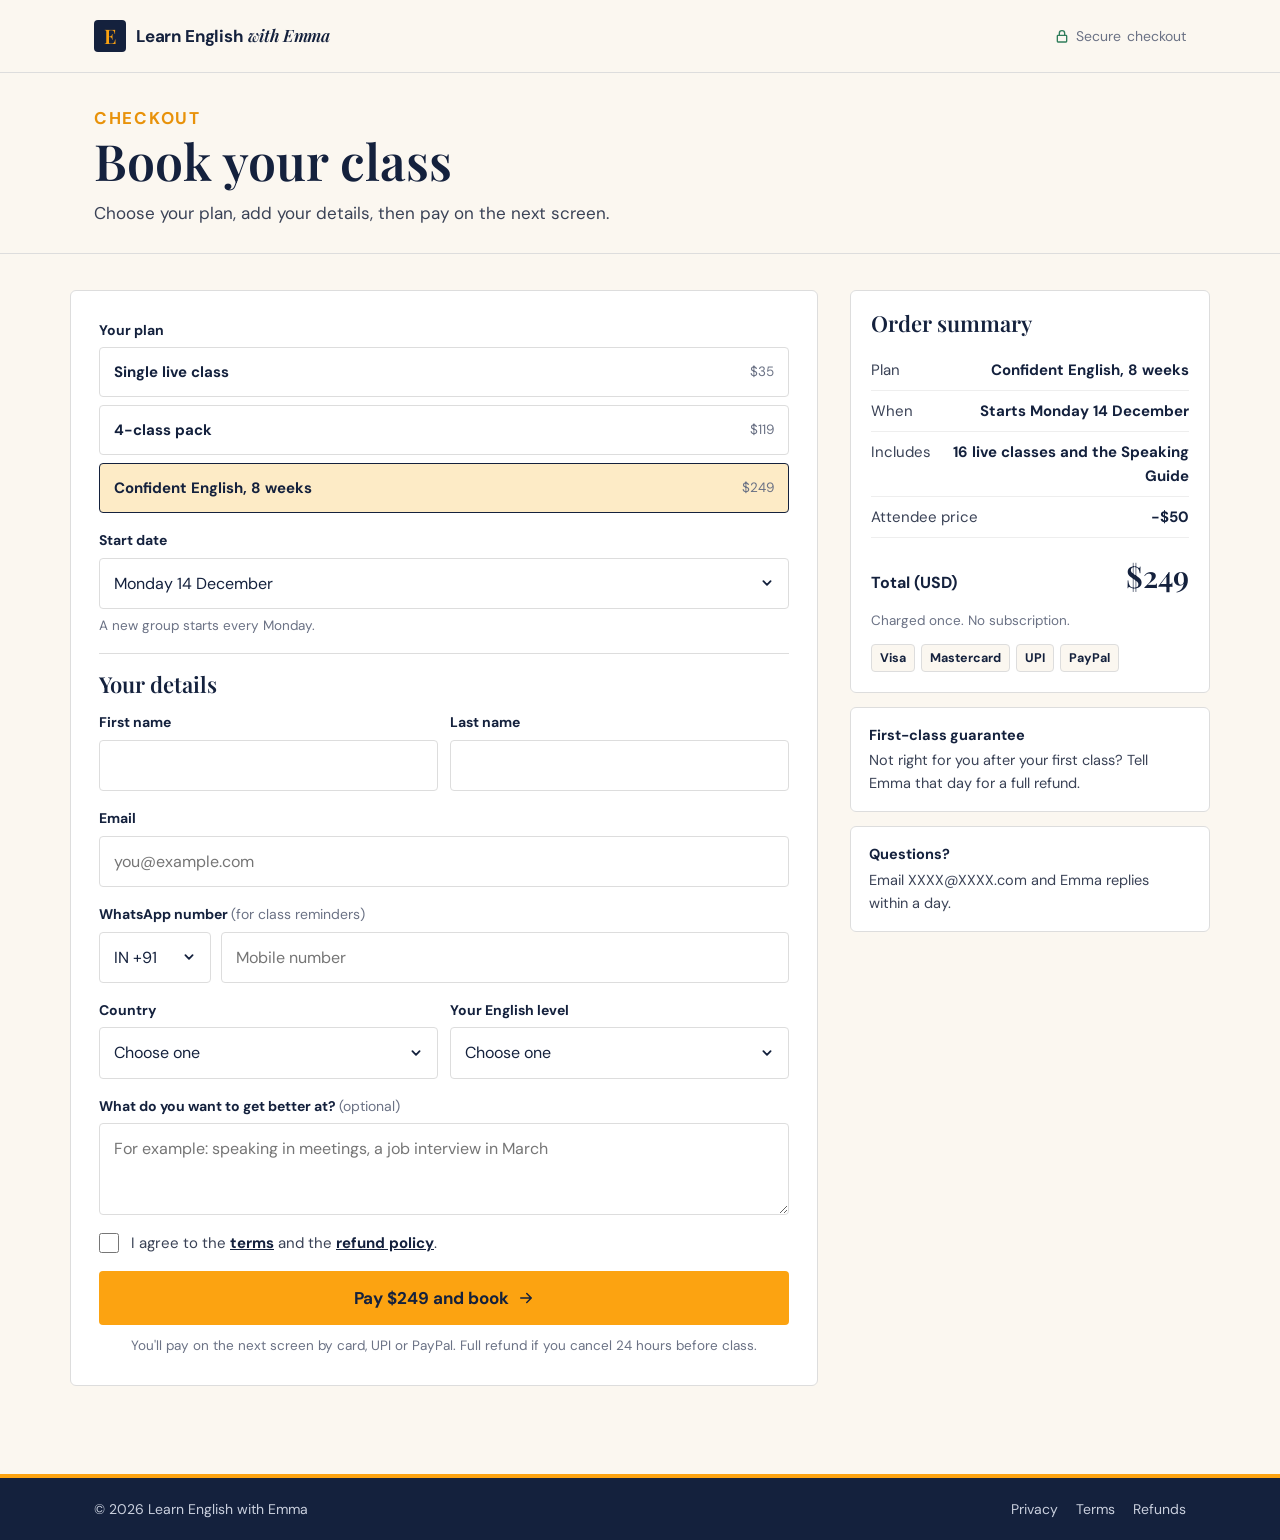
==== checkout.html @ 5bf14614 "Add English webinar funnel: free class sign-up, webinar room, course offer, checkout and booking" ====
<!doctype html>
<html lang="en">
<head>
<meta charset="utf-8">
<meta name="viewport" content="width=device-width, initial-scale=1">
<title>Checkout | Learn English with Emma</title>
<meta name="description" content="Book your live English class with Emma.">
<meta name="robots" content="noindex">
<meta name="theme-color" content="#14213D">
<link rel="icon" href="assets/img/favicon.svg" type="image/svg+xml">
<link rel="preload" href="assets/fonts/dm-sans-latin-400-normal.woff2" as="font" type="font/woff2" crossorigin>
<link rel="stylesheet" href="assets/site.css">
</head>
<body data-page="checkout">
<svg width="0" height="0" style="position:absolute" aria-hidden="true" focusable="false">
  <symbol id="i-check" viewBox="0 0 24 24"><path d="m5 12.5 4.5 4.5L19 7.5"/></symbol>
  <symbol id="i-x" viewBox="0 0 24 24"><path d="M6.5 6.5l11 11M17.5 6.5l-11 11"/></symbol>
  <symbol id="i-arrow" viewBox="0 0 24 24"><path d="M5 12h14M13 6l6 6-6 6"/></symbol>
  <symbol id="i-menu" viewBox="0 0 24 24"><path d="M4 7h16M4 12h16M4 17h16"/></symbol>
  <symbol id="i-calendar" viewBox="0 0 24 24"><rect x="3.5" y="5" width="17" height="15.5" rx="1.5"/><path d="M3.5 10h17M8 3v4M16 3v4"/></symbol>
  <symbol id="i-clock" viewBox="0 0 24 24"><circle cx="12" cy="12" r="8.5"/><path d="M12 7.5V12l3 2"/></symbol>
  <symbol id="i-video" viewBox="0 0 24 24"><rect x="3" y="6" width="13" height="12" rx="1.5"/><path d="m16 10.5 5-3v9l-5-3"/></symbol>
  <symbol id="i-lock" viewBox="0 0 24 24"><rect x="5" y="11" width="14" height="10" rx="1"/><path d="M8 11V8a4 4 0 0 1 8 0v3"/></symbol>
  <symbol id="i-shield" viewBox="0 0 24 24"><path d="M12 3 5 6v5.5c0 4.4 3 8 7 9.5 4-1.5 7-5.1 7-9.5V6z"/><path d="m9 12 2 2 4-4"/></symbol>
  <symbol id="i-download" viewBox="0 0 24 24"><path d="M12 4v11M7 10l5 5 5-5M5 20h14"/></symbol>
  <symbol id="i-mail" viewBox="0 0 24 24"><rect x="3" y="5" width="18" height="14" rx="1"/><path d="m3.5 6.5 8.5 6.5 8.5-6.5"/></symbol>
  <symbol id="i-phone" viewBox="0 0 24 24"><path d="M5 4h4l2 5-2.5 1.5a11 11 0 0 0 5 5L15 13l5 2v4a2 2 0 0 1-2 2A16 16 0 0 1 3 6a2 2 0 0 1 2-2"/></symbol>
  <symbol id="i-pin" viewBox="0 0 24 24"><path d="M12 21s-7-6.2-7-11.5a7 7 0 0 1 14 0C19 14.8 12 21 12 21z"/><circle cx="12" cy="9.5" r="2.5"/></symbol>
  <symbol id="i-star" viewBox="0 0 24 24"><path d="m12 2.8 2.8 5.9 6.4.8-4.7 4.4 1.2 6.4L12 17.2l-5.7 3.1 1.2-6.4-4.7-4.4 6.4-.8z"/></symbol>
  <symbol id="i-speak" viewBox="0 0 24 24"><path d="M4 5h16v10H9l-5 4z"/><path d="M8 9h8M8 12h5"/></symbol>
  <symbol id="i-chat" viewBox="0 0 24 24"><path d="M3 5h12v8H7l-4 3z"/><path d="M15 9h6v8l-3-2h-7v-2"/></symbol>
  <symbol id="i-sound" viewBox="0 0 24 24"><path d="M4 9.5h4l5-4v13l-5-4H4z"/><path d="M16.5 9a4 4 0 0 1 0 6M19 6.5a7.5 7.5 0 0 1 0 11"/></symbol>
  <symbol id="i-book" viewBox="0 0 24 24"><path d="M4 5.5C6.5 4 9.5 4 12 6c2.5-2 5.5-2 8-.5V19c-2.5-1.5-5.5-1.5-8 .5-2.5-2-5.5-2-8-.5z"/><path d="M12 6v13.5"/></symbol>
  <symbol id="i-ear" viewBox="0 0 24 24"><path d="M7 9a5 5 0 0 1 10 0c0 3-3 4-3 6.5a2.5 2.5 0 0 1-5 0"/><path d="M10 9.5a2 2 0 0 1 4 0c0 1.2-1 1.6-1.5 2.4"/></symbol>
  <symbol id="i-target" viewBox="0 0 24 24"><circle cx="12" cy="12" r="8.5"/><circle cx="12" cy="12" r="4.5"/><circle cx="12" cy="12" r="1"/></symbol>
</svg>
<header class="site-header">
  <div class="wrap nav">
    <a class="logo" href="index.html" aria-label="Learn English with Emma, home">
      <span class="logo-mark" aria-hidden="true">E</span>
      <span class="logo-text">Learn English <em>with Emma</em></span>
    </a>
    <p class="slim-note"><svg class="ic" aria-hidden="true"><use href="#i-lock"/></svg><span class="hide-xs">Secure</span><span class="hide-sm"> checkout</span></p>
  </div>
</header>

<main>
  <div class="page-head">
    <div class="wrap">
      <p class="kicker">Checkout</p>
      <h1>Book your class</h1>
      <p>Choose your plan, add your details, then pay on the next screen.</p>
    </div>
  </div>

  <div class="wrap layout-2">
    <form class="form-card" id="checkout-form" novalidate>
      <fieldset class="field" data-required data-msg="Please choose a plan.">
        <legend>Your plan</legend>
        <div class="plan-pick">
          <label class="choice"><input type="radio" name="plan" value="single"><span><b>Single live class</b><small>$35</small></span></label>
          <label class="choice"><input type="radio" name="plan" value="pack"><span><b>4-class pack</b><small>$119</small></span></label>
          <label class="choice"><input type="radio" name="plan" value="course"><span><b>Confident English, 8 weeks</b><small data-course-price>$249</small></span></label>
        </div>
        <p class="err"></p>
      </fieldset>

      <div class="field" data-pick-class>
        <label for="c-class">Choose your class</label>
        <select class="select" id="c-class" name="classId"></select>
        <p class="hint fine">Times are shown in <span data-tz>your local time</span>.</p>
      </div>
      <div class="field" data-pick-start hidden>
        <label for="c-start">Start date</label>
        <select class="select" id="c-start" name="startDate"></select>
        <p class="hint fine">A new group starts every Monday.</p>
      </div>

      <h2 class="form-title">Your details</h2>
      <div class="row-2">
        <div class="field">
          <label for="c-first">First name</label>
          <input class="input" id="c-first" name="firstName" type="text" autocomplete="given-name" required data-msg="Please enter your first name.">
          <p class="err"></p>
        </div>
        <div class="field">
          <label for="c-last">Last name</label>
          <input class="input" id="c-last" name="lastName" type="text" autocomplete="family-name" required data-msg="Please enter your last name.">
          <p class="err"></p>
        </div>
      </div>
      <div class="field">
        <label for="c-email">Email</label>
        <input class="input" id="c-email" name="email" type="email" autocomplete="email" inputmode="email" placeholder="you@example.com" required data-msg="Please enter your email.">
        <p class="err"></p>
      </div>
      <div class="field">
        <label for="c-phone">WhatsApp number <span class="opt">(for class reminders)</span></label>
        <div class="phone-row">
          <select class="select" id="c-code" name="phoneCode" aria-label="Country code">
            <option value="+91">IN +91</option>
            <option value="+1">US +1</option>
            <option value="+44">UK +44</option>
            <option value="+63">PH +63</option>
            <option value="+84">VN +84</option>
            <option value="+55">BR +55</option>
            <option value="+34">ES +34</option>
            <option value="+971">AE +971</option>
            <option value="+81">JP +81</option>
          </select>
          <input class="input" id="c-phone" name="phone" type="tel" autocomplete="tel-national" inputmode="tel" placeholder="Mobile number">
        </div>
        <p class="err"></p>
      </div>
      <div class="row-2">
        <div class="field">
          <label for="c-country">Country</label>
          <select class="select" id="c-country" name="country" required data-msg="Please choose your country.">
            <option value="">Choose one</option>
            <option>India</option>
            <option>Philippines</option>
            <option>Vietnam</option>
            <option>Brazil</option>
            <option>Spain</option>
            <option>United Arab Emirates</option>
            <option>Japan</option>
            <option>United States</option>
            <option>Other</option>
          </select>
          <p class="err"></p>
        </div>
        <div class="field">
          <label for="c-level">Your English level</label>
          <select class="select" id="c-level" name="level" required data-msg="Please choose your level.">
            <option value="">Choose one</option>
            <option>Beginner</option>
            <option>Intermediate</option>
            <option>Advanced</option>
            <option>Not sure</option>
          </select>
          <p class="err"></p>
        </div>
      </div>
      <div class="field">
        <label for="c-goal">What do you want to get better at? <span class="opt">(optional)</span></label>
        <textarea class="textarea" id="c-goal" name="goal" placeholder="For example: speaking in meetings, a job interview in March"></textarea>
      </div>
      <div class="field">
        <label class="check"><input type="checkbox" name="consent" required data-msg="Please tick the box to continue."><span>I agree to the <a href="legal.html#terms" target="_blank">terms</a> and the <a href="legal.html#refunds" target="_blank">refund policy</a>.</span></label>
        <p class="err"></p>
      </div>

      <button class="btn btn-amber btn-lg btn-block" type="submit"><span data-pay-label>Pay and book</span> <svg class="ic" aria-hidden="true"><use href="#i-arrow"/></svg></button>
      <p class="fine center">You'll pay on the next screen by card, UPI or PayPal. Full refund if you cancel 24 hours before class.</p>
    </form>

    <aside class="side">
      <div class="summary">
        <h2>Order summary</h2>
        <div class="sum-row"><span>Plan</span><span data-sum-plan>Confident English, 8 weeks</span></div>
        <div class="sum-row"><span>When</span><span data-sum-when>Starts Monday</span></div>
        <div class="sum-row"><span>Includes</span><span data-sum-note>16 live classes and the Speaking Guide</span></div>
        <div class="sum-row" data-sum-was><span>Attendee price</span><span>−$50</span></div>
        <div class="sum-total"><span>Total (USD)</span><b data-sum-total>$249</b></div>
        <p class="sum-note">Charged once. No subscription.</p>
        <p class="pay-methods" aria-label="Payment methods"><span>Visa</span><span>Mastercard</span><span>UPI</span><span>PayPal</span></p>
      </div>
      <div class="side-note"><strong>First-class guarantee</strong>Not right for you after your first class? Tell Emma that day for a full refund.</div>
      <div class="side-note"><strong>Questions?</strong>Email XXXX@XXXX.com and Emma replies within a day.</div>
    </aside>
  </div>
</main>

<div class="overlay" data-overlay hidden>
  <div class="overlay-box" role="status"><div class="spinner" aria-hidden="true"></div><p>Taking you to payment…</p></div>
</div>

<footer class="funnel-footer">
  <div class="wrap">
    <span>© <span data-year>2026</span> Learn English with Emma</span>
    <nav aria-label="Legal"><a href="legal.html#privacy">Privacy</a><a href="legal.html#terms">Terms</a><a href="legal.html#refunds">Refunds</a></nav>
  </div>
</footer>

<script src="assets/site.js" defer></script>
</body>
</html>
---- assets/site.css ----
/* Learn English with Emma */

@font-face { font-family: "DM Sans"; font-weight: 400; font-display: swap; src: url("fonts/dm-sans-latin-400-normal.woff2") format("woff2"); }
@font-face { font-family: "DM Sans"; font-weight: 500; font-display: swap; src: url("fonts/dm-sans-latin-500-normal.woff2") format("woff2"); }
@font-face { font-family: "DM Sans"; font-weight: 700; font-display: swap; src: url("fonts/dm-sans-latin-700-normal.woff2") format("woff2"); }
@font-face { font-family: "Playfair Display"; font-weight: 600; font-display: swap; src: url("fonts/playfair-display-latin-600-normal.woff2") format("woff2"); }
@font-face { font-family: "Playfair Display"; font-weight: 600; font-style: italic; font-display: swap; src: url("fonts/playfair-display-latin-600-italic.woff2") format("woff2"); }

:root {
  --bg: #FBF7F0;
  --navy: #14213D;
  --navy-2: #1E2D4F;
  --navy-3: #33426A;
  --accent: #FCA311;
  --accent-600: #E8920A;
  --accent-100: #FDEBC6;
  --line: #DDDDDD;
  --white: #fff;
  --text: #3A4256;
  --muted: #6B7285;
  --on-navy: #C9CFDD;
  --sage: #2F7D5B;
  --sage-100: #E3F2EA;
  --red: #B93A32;
  --red-100: #FBEAE8;
  --serif: "Playfair Display", Georgia, "Times New Roman", serif;
  --sans: "DM Sans", system-ui, -apple-system, "Segoe UI", Roboto, Arial, sans-serif;
  --radius: 4px;
  --card-radius: 6px;
  --header-h: 64px;
}

*, *::before, *::after { box-sizing: border-box; }
html { -webkit-text-size-adjust: 100%; scroll-behavior: smooth; scroll-padding-top: calc(var(--header-h) + 12px); }
body { display: flex; flex-direction: column; min-height: 100vh; min-height: 100svh; margin: 0; font-family: var(--sans); font-size: 16px; line-height: 1.6; color: var(--text); background: var(--bg); -webkit-font-smoothing: antialiased; }
body > main { flex: 1 0 auto; }
img, svg { display: block; max-width: 100%; }
h1, h2, h3 { margin: 0 0 .5em; font-family: var(--serif); font-weight: 600; line-height: 1.15; color: var(--navy); text-wrap: balance; }
h3 { font-family: var(--sans); font-weight: 700; line-height: 1.3; }
p { margin: 0 0 1em; }
a { color: var(--navy); }
button, input, select, textarea { font: inherit; color: inherit; }
button { cursor: pointer; }
ul, ol { margin: 0; padding: 0; list-style: none; }
strong { color: var(--navy); font-weight: 700; }
em.serif { font-family: var(--serif); font-style: italic; }
:focus-visible { outline: 3px solid var(--accent); outline-offset: 2px; }
[hidden] { display: none !important; }
[data-masked-phone] { white-space: nowrap; }
[data-masked-email] { overflow-wrap: anywhere; }

.wrap { width: 100%; max-width: 1140px; margin: 0 auto; padding-left: 16px; padding-right: 16px; }
.narrow { max-width: 760px; }
.center { text-align: center; }
.skip-link { position: absolute; left: 12px; top: -60px; z-index: 100; padding: 10px 16px; background: var(--navy); color: #fff; border-radius: var(--radius); }
.skip-link:focus { top: 12px; }
.sr-only { position: absolute; width: 1px; height: 1px; padding: 0; margin: -1px; overflow: hidden; clip: rect(0 0 0 0); white-space: nowrap; border: 0; }
.hp { position: absolute; left: -9999px; width: 1px; height: 1px; overflow: hidden; }
.ic { width: 20px; height: 20px; flex: none; fill: none; stroke: currentColor; stroke-width: 2; stroke-linecap: round; stroke-linejoin: round; }

/* buttons */
.btn { display: inline-flex; align-items: center; justify-content: center; gap: 8px; min-height: 48px; padding: 12px 22px; border: 2px solid transparent; border-radius: var(--radius); font-size: 16px; font-weight: 700; line-height: 1.2; text-decoration: none; transition: background-color .2s, color .2s, border-color .2s; }
.btn .ic { width: 18px; height: 18px; }
.btn-lg { min-height: 54px; padding: 14px 28px; font-size: 17px; }
.btn-block { display: flex; width: 100%; }
.btn-amber { background: var(--accent); color: var(--navy); }
.btn-amber:hover { background: var(--accent-600); }
.btn-navy { background: var(--navy); color: #fff; }
.btn-navy:hover { background: var(--navy-2); }
.btn-line { border-color: var(--navy); color: var(--navy); background: transparent; }
.btn-line:hover { background: var(--navy); color: #fff; }
.btn-line-light { border-color: rgba(255, 255, 255, .55); color: #fff; }
.btn-line-light:hover { border-color: #fff; }
.btn[disabled] { opacity: .6; cursor: default; }
.link-arrow { display: inline-flex; align-items: center; gap: 6px; font-weight: 700; text-decoration: none; border-bottom: 2px solid var(--accent); padding-bottom: 1px; }
.link-arrow .ic { width: 16px; height: 16px; }

.kicker { margin: 0 0 10px; font-size: 13px; font-weight: 700; letter-spacing: .1em; text-transform: uppercase; color: var(--accent-600); }
.on-navy .kicker, .kicker.on-dark { color: var(--accent); }
.fine { margin: 10px 0 0; font-size: 13.5px; color: var(--muted); }
.ticks { display: grid; gap: 10px; }
.ticks li { display: flex; gap: 10px; align-items: flex-start; }
.ticks .ic { width: 22px; height: 22px; margin-top: 1px; padding: 3px; border-radius: 50%; background: var(--accent); color: var(--navy); stroke-width: 3; }

/* header */
.site-header { position: sticky; top: 0; z-index: 50; background: rgba(251, 247, 240, .96); backdrop-filter: blur(6px); -webkit-backdrop-filter: blur(6px); border-bottom: 1px solid var(--line); }
.nav { display: flex; align-items: center; justify-content: space-between; gap: 20px; height: var(--header-h); }
.logo { display: inline-flex; align-items: center; gap: 10px; text-decoration: none; color: var(--navy); }
.logo-mark { display: grid; place-items: center; width: 32px; height: 32px; border-radius: var(--radius); background: var(--navy); color: var(--accent); font-family: var(--serif); font-size: 20px; font-weight: 600; line-height: 1; }
.logo-text { font-size: 17px; font-weight: 700; letter-spacing: -.01em; white-space: nowrap; }
.logo-text em { font-family: var(--serif); font-weight: 600; font-style: italic; }
.nav-links { display: none; align-items: center; gap: 28px; }
.nav-links a { font-weight: 500; text-decoration: none; border-bottom: 2px solid transparent; padding: 4px 0; }
.nav-links a:hover { border-bottom-color: var(--accent); }
.nav-toggle { display: grid; place-items: center; width: 44px; height: 44px; border: 1px solid var(--line); border-radius: var(--radius); background: #fff; color: var(--navy); }
.mobile-nav { display: grid; padding: 4px 16px 18px; border-top: 1px solid var(--line); background: var(--bg); }
.mobile-nav a:not(.btn) { padding: 12px 0; font-weight: 500; text-decoration: none; border-bottom: 1px solid var(--line); }
.mobile-nav .btn { margin-top: 14px; }
.nav-buy { min-height: 40px; padding: 8px 16px; font-size: 15px; }
.slim-note { display: inline-flex; align-items: center; gap: 6px; margin: 0; font-size: 14px; color: var(--muted); }
.slim-note .ic { width: 16px; height: 16px; color: var(--sage); }

/* sections */
.section { padding: 56px 0; }
.section-white { background: #fff; }
.section-navy { background: var(--navy); color: var(--on-navy); }
.section-navy h2, .section-navy h3 { color: #fff; }
.section-head { max-width: 680px; margin-bottom: 28px; }
.section-head.center { margin-left: auto; margin-right: auto; text-align: center; }
.section-head h2 { font-size: clamp(30px, 6vw, 44px); }
.section-head p { margin: 0; font-size: 17px; color: var(--muted); }
.section-navy .section-head p { color: var(--on-navy); }

/* hero */
.hero { padding: 56px 0 52px; text-align: center; }
.hero h1 { margin-bottom: 18px; font-size: clamp(38px, 8.6vw, 68px); line-height: 1.08; }
.hero h1 span { display: block; }
.hero h1 em { font-style: italic; color: var(--navy); background: linear-gradient(transparent 62%, var(--accent-100) 62%); }
.hero .lead { max-width: 560px; margin: 0 auto 26px; font-size: 18px; }
.hero-meta { display: flex; flex-wrap: wrap; justify-content: center; gap: 6px 18px; margin: 18px 0 0; font-size: 14.5px; color: var(--muted); }
.hero-meta span { display: inline-flex; align-items: center; gap: 6px; }
.hero-meta .ic { width: 16px; height: 16px; color: var(--accent-600); }

/* testimonial strip */
.quote-strip { background: var(--navy); color: #fff; }
.quote-strip .wrap { display: flex; align-items: center; justify-content: space-between; gap: 16px; padding-top: 18px; padding-bottom: 18px; }
.quote-strip blockquote { margin: 0; font-size: 17px; font-weight: 500; line-height: 1.45; }
.quote-strip cite { flex: none; font-style: normal; font-weight: 700; letter-spacing: .04em; color: var(--accent); }

/* facts */
.facts { display: grid; grid-template-columns: 1fr 1fr; border-bottom: 1px solid var(--line); background: #fff; }
.fact { padding: 18px 16px; border-right: 1px solid var(--line); border-top: 1px solid var(--line); }
.fact:nth-child(2n) { border-right: 0; }
.fact strong { display: block; font-family: var(--serif); font-size: 28px; font-weight: 600; line-height: 1.1; }
.fact span { font-size: 14.5px; color: var(--muted); }

/* sound familiar */
.familiar-list { border-top: 1px solid var(--line); }
.familiar-list li { padding: 14px 0 14px 18px; border-bottom: 1px solid var(--line); border-left: 3px solid var(--accent); font-size: 17px; font-weight: 500; color: var(--navy); }
.familiar-answer { margin-top: 24px; padding: 22px 20px; border-radius: var(--card-radius); background: var(--navy); color: #fff; }
.familiar-answer p { font-size: 18px; line-height: 1.5; }
.familiar-answer a { color: var(--accent); }

/* about + preview video */
.about-grid { display: grid; gap: 32px; }
.about-photo { position: relative; }
.about-photo img { width: 100%; height: auto; aspect-ratio: 4 / 3; object-fit: cover; border-radius: var(--card-radius); background: var(--accent-100); }
.about-copy h2 { font-size: clamp(30px, 6vw, 42px); }
.about-copy .ticks { margin: 18px 0 22px; }
.sign { margin: 0; font-family: var(--serif); font-size: 22px; font-style: italic; color: var(--navy); }

.video-frame { position: relative; height: 0; padding-top: 56.25%; overflow: hidden; border-radius: var(--card-radius); background: var(--navy); }
.video-frame iframe { position: absolute; inset: 0; width: 100%; height: 100%; border: 0; }
.video-facade { position: absolute; inset: 0; width: 100%; height: 100%; padding: 0; border: 0; color: #fff; text-align: left; background: var(--navy); }
.vf-img { position: absolute; inset: 0; width: 100%; height: 100%; object-fit: cover; }
.video-facade::before { content: ""; position: absolute; inset: 0; background: linear-gradient(180deg, rgba(20, 33, 61, .2) 0%, rgba(20, 33, 61, .45) 50%, rgba(20, 33, 61, .92) 100%); }
.vf-play { position: absolute; left: 50%; top: 50%; display: grid; place-items: center; width: 68px; height: 68px; margin: -34px 0 0 -34px; border-radius: 50%; background: var(--accent); color: var(--navy); transition: transform .2s; }
.vf-play svg { width: 26px; height: 26px; margin-left: 3px; }
.video-facade:hover .vf-play { transform: scale(1.05); }
.vf-title { position: absolute; left: 16px; right: 16px; bottom: 14px; font-family: var(--serif); font-size: 20px; font-weight: 600; line-height: 1.2; }
.vf-title small { display: block; margin-bottom: 4px; font-family: var(--sans); font-size: 12px; font-weight: 700; letter-spacing: .1em; text-transform: uppercase; color: var(--accent); }
.video-note { margin: 10px 0 0; font-size: 13.5px; color: var(--muted); }
.video-note a { font-weight: 700; }
.preview { max-width: 820px; margin: 40px auto 0; }
.preview-head { display: grid; gap: 4px; margin-bottom: 14px; text-align: center; }
.preview-head h3 { margin: 0; font-family: var(--serif); font-size: 26px; font-weight: 600; }
.preview-head p { margin: 0; color: var(--muted); }

/* what you'll learn */
.learn-grid { display: grid; gap: 12px; }
.learn-card { display: flex; gap: 14px; align-items: flex-start; padding: 18px; border: 1px solid var(--line); border-radius: var(--card-radius); background: #fff; }
.learn-icon { display: grid; place-items: center; flex: none; width: 44px; height: 44px; border-radius: 50%; background: var(--accent-100); color: var(--navy); }
.learn-icon .ic { width: 22px; height: 22px; }
.learn-card h3 { margin: 0 0 4px; font-size: 17px; }
.learn-card p { margin: 0; font-size: 15px; color: var(--muted); }

/* register */
.register-grid { display: grid; gap: 28px; }
.register-copy h2 { font-size: clamp(30px, 6vw, 42px); }
.register-copy .ticks { margin-top: 18px; }
.form-card { padding: 22px 18px; border: 1px solid var(--line); border-radius: var(--card-radius); background: #fff; }
.form-card h3 { margin-bottom: 4px; font-family: var(--serif); font-size: 24px; font-weight: 600; }
.form-card .sub { margin-bottom: 18px; color: var(--muted); font-size: 15px; }

/* form fields */
.field { margin-bottom: 16px; min-width: 0; }
.field > label, .field > legend, .label { display: block; margin-bottom: 6px; padding: 0; font-size: 14px; font-weight: 700; color: var(--navy); }
fieldset.field { margin: 0 0 16px; padding: 0; border: 0; }
.opt { font-weight: 400; color: var(--muted); }
.input, .select, .textarea { display: block; width: 100%; min-height: 50px; padding: 12px 14px; border: 1.5px solid var(--line); border-radius: var(--radius); background: #fff; font-size: 16px; color: var(--navy); transition: border-color .2s, box-shadow .2s; }
.textarea { min-height: 92px; resize: vertical; }
.select { appearance: none; -webkit-appearance: none; padding-right: 40px; background: #fff url("data:image/svg+xml,%3Csvg xmlns='http://www.w3.org/2000/svg' viewBox='0 0 20 20'%3E%3Cpath d='M6 8l4 4 4-4' fill='none' stroke='%2314213D' stroke-width='2' stroke-linecap='round' stroke-linejoin='round'/%3E%3C/svg%3E") right 12px center/18px no-repeat; }
.input:focus, .select:focus, .textarea:focus { outline: none; border-color: var(--navy); box-shadow: 0 0 0 3px var(--accent-100); }
.err { display: none; margin: 6px 0 0; font-size: 13px; font-weight: 500; color: var(--red); }
.field.has-error .input, .field.has-error .select, .field.has-error .textarea { border-color: var(--red); }
.field.has-error .err { display: block; }
.row-2 { display: grid; gap: 0 12px; }
.phone-row { display: grid; grid-template-columns: 112px 1fr; gap: 10px; }
.choices { display: grid; gap: 8px; }
.choice { position: relative; display: block; margin: 0; cursor: pointer; }
.choice input { position: absolute; opacity: 0; width: 1px; height: 1px; }
.choice span { display: flex; align-items: center; justify-content: space-between; gap: 10px; min-height: 50px; padding: 10px 14px; border: 1.5px solid var(--line); border-radius: var(--radius); background: #fff; color: var(--navy); font-size: 15px; transition: border-color .2s, background-color .2s; }
.choice span b { font-weight: 700; }
.choice span small { color: var(--muted); font-size: 13.5px; }
.choice:hover span { border-color: var(--navy); }
.choice input:checked + span { border-color: var(--navy); background: var(--accent-100); }
.choice input:focus-visible + span { outline: 3px solid var(--accent); outline-offset: 2px; }
.field.has-error .choice span { border-color: #e2a39e; }
.check { display: flex; gap: 12px; align-items: flex-start; margin: 0; font-size: 15px; font-weight: 400; cursor: pointer; }
.field .check { font-weight: 400; color: var(--text); }
.check input { flex: none; width: 20px; height: 20px; margin: 2px 0 0; accent-color: var(--navy); }
.check a { font-weight: 700; }
.field > label.check { display: flex; gap: 12px; margin: 0; font-size: 15px; font-weight: 400; color: var(--text); }

/* upcoming classes */
.classes { border-top: 1px solid var(--line); }
.class-row { display: grid; grid-template-columns: 64px 1fr; gap: 6px 14px; align-items: center; padding: 16px 0; border-bottom: 1px solid var(--line); }
.class-date { grid-row: span 2; display: grid; place-items: center; align-self: start; padding: 8px 0; border-radius: var(--radius); background: var(--navy); color: #fff; text-align: center; line-height: 1.1; }
.class-date b { display: block; font-family: var(--serif); font-size: 24px; font-weight: 600; }
.class-date span { font-size: 12px; font-weight: 700; letter-spacing: .08em; text-transform: uppercase; color: var(--accent); }
.class-info h3 { margin: 0 0 2px; font-size: 17px; }
.class-info p { margin: 0; font-size: 14.5px; color: var(--muted); }
.class-tags { display: flex; flex-wrap: wrap; gap: 6px; margin-top: 6px; }
.tag { display: inline-block; padding: 2px 8px; border-radius: var(--radius); background: #fff; border: 1px solid var(--line); font-size: 12.5px; font-weight: 700; color: var(--navy); }
.tag.low { border-color: var(--accent); background: var(--accent-100); }
.class-book { grid-column: 2; display: flex; align-items: center; gap: 14px; }
.class-book .price { font-family: var(--serif); font-size: 22px; font-weight: 600; color: var(--navy); }
.class-book .btn { min-height: 42px; padding: 8px 16px; font-size: 15px; }
.classes-note { margin: 14px 0 0; font-size: 14px; color: var(--muted); }

/* steps */
.steps { display: grid; gap: 12px; counter-reset: step; }
.step { position: relative; padding: 20px 18px 20px 64px; border: 1px solid var(--navy-3); border-radius: var(--card-radius); background: var(--navy-2); }
.step-num { position: absolute; left: 18px; top: 20px; display: grid; place-items: center; width: 32px; height: 32px; border-radius: 50%; background: var(--accent); color: var(--navy); font-weight: 700; }
.step h3 { margin: 0 0 4px; font-size: 18px; color: #fff; }
.step p { margin: 0; font-size: 15px; color: var(--on-navy); }
.steps-cta { margin-top: 26px; text-align: center; }

/* plans */
.plans { display: grid; gap: 14px; align-items: stretch; }
.plan { position: relative; display: flex; flex-direction: column; padding: 24px 20px; border: 1px solid var(--line); border-radius: var(--card-radius); background: #fff; }
.plan h3 { margin: 0 0 2px; font-family: var(--serif); font-size: 24px; font-weight: 600; }
.plan-sub { margin-bottom: 14px; color: var(--muted); font-size: 15px; }
.plan-price { margin: 0 0 4px; color: var(--muted); }
.plan-price b { font-family: var(--serif); font-size: 42px; font-weight: 600; line-height: 1; color: var(--navy); }
.plan-price s { margin-right: 6px; color: var(--muted); }
.plan-per { margin: 0 0 16px; font-size: 14px; color: var(--muted); }
.plan .ticks { flex: 1; margin-bottom: 22px; font-size: 15px; }
.plan.featured { border: 2px solid var(--navy); }
.plan-badge { align-self: flex-start; margin-bottom: 12px; padding: 3px 10px; border-radius: var(--radius); background: var(--accent); color: var(--navy); font-size: 12px; font-weight: 700; letter-spacing: .06em; text-transform: uppercase; }
.plans-more { margin: 22px 0 0; text-align: center; }

/* fit */
.fit-grid { display: grid; gap: 12px; }
.fit-card { padding: 22px 20px; border: 1px solid var(--line); border-radius: var(--card-radius); background: #fff; }
.fit-card h3 { display: flex; align-items: center; gap: 10px; margin-bottom: 12px; font-family: var(--serif); font-size: 22px; font-weight: 600; }
.fit-badge { display: grid; place-items: center; width: 30px; height: 30px; border-radius: 50%; }
.fit-badge .ic { width: 16px; height: 16px; stroke-width: 3; }
.yes .fit-badge { background: var(--accent); color: var(--navy); }
.no .fit-badge { background: var(--red-100); color: var(--red); }
.fit-card li { position: relative; padding: 8px 0 8px 20px; border-top: 1px solid #eee; }
.fit-card li:first-child { border-top: 0; }
.fit-card li::before { content: ""; position: absolute; left: 2px; top: 18px; width: 7px; height: 7px; border-radius: 50%; background: var(--navy); }

/* reviews */
.reviews { display: grid; gap: 12px; }
.review { margin: 0; padding: 20px; border: 1px solid var(--line); border-radius: var(--card-radius); background: #fff; }
.review-top { display: flex; align-items: center; gap: 12px; margin-bottom: 10px; }
.initials { display: grid; place-items: center; flex: none; width: 42px; height: 42px; border-radius: 50%; background: var(--navy); color: var(--accent); font-weight: 700; letter-spacing: .04em; }
.review-top strong { display: block; line-height: 1.3; }
.review-top small { display: block; color: var(--muted); font-size: 13.5px; }
.stars { display: flex; gap: 2px; margin-bottom: 8px; }
.stars svg { width: 16px; height: 16px; fill: var(--accent); }
.review blockquote { margin: 0; font-size: 15.5px; }

/* faq */
.faq-list { border-top: 1px solid var(--line); }
.faq-list details { border-bottom: 1px solid var(--line); }
.faq-list summary { position: relative; display: block; padding: 16px 40px 16px 0; font-weight: 700; color: var(--navy); cursor: pointer; list-style: none; }
.faq-list summary::-webkit-details-marker { display: none; }
.faq-list summary::before, .faq-list summary::after { content: ""; position: absolute; right: 4px; top: 50%; width: 14px; height: 2px; background: var(--navy); transition: transform .2s; }
.faq-list summary::after { transform: rotate(90deg); }
.faq-list details[open] summary::after { transform: rotate(0); }
.faq-list details p { margin: 0; padding: 0 0 18px; }

/* final cta */
.cta-band { padding: 52px 0; background: var(--navy); color: var(--on-navy); text-align: center; }
.cta-band h2 { margin-bottom: 10px; color: #fff; font-size: clamp(30px, 6vw, 46px); }
.cta-band p { margin: 0 auto 24px; max-width: 520px; font-size: 17px; }

/* footer */
.site-footer { padding: 40px 0 24px; background: var(--navy); color: var(--on-navy); font-size: 15px; border-top: 4px solid var(--accent); }
.footer-grid { display: grid; gap: 24px; padding-bottom: 24px; border-bottom: 1px solid var(--navy-3); }
.site-footer .logo { color: #fff; }
.site-footer .logo-mark { background: var(--accent); color: var(--navy); }
.f-brand p { max-width: 320px; margin: 12px 0 0; }
.site-footer h3 { margin-bottom: 10px; font-family: var(--sans); font-size: 13px; font-weight: 700; letter-spacing: .1em; text-transform: uppercase; color: #fff; }
.site-footer ul { display: grid; gap: 8px; }
.site-footer a { color: var(--on-navy); text-decoration: none; }
.site-footer a:hover { color: var(--accent); }
.contact-list li { display: flex; gap: 10px; align-items: center; }
.contact-list .ic { width: 18px; height: 18px; color: var(--accent); }
.footer-bottom { display: flex; flex-wrap: wrap; justify-content: space-between; gap: 6px 16px; padding-top: 18px; font-size: 14px; }
.footer-bottom p { margin: 0; }
.f-links { display: flex; gap: 18px; }
.disclaimer { margin-top: 10px; font-size: 13px; color: #8F98B0; }
.funnel-footer { padding: 20px 0; background: var(--navy); color: var(--on-navy); font-size: 14px; border-top: 4px solid var(--accent); }
.funnel-footer .wrap { display: flex; flex-wrap: wrap; justify-content: space-between; gap: 10px; }
.funnel-footer nav { display: flex; gap: 18px; }
.funnel-footer a { color: var(--on-navy); text-decoration: none; }
.funnel-footer a:hover { color: var(--accent); }

/* sticky phone bar */
.mobile-cta { position: fixed; left: 0; right: 0; bottom: 0; z-index: 60; display: flex; align-items: center; gap: 12px; padding: 10px 16px calc(10px + env(safe-area-inset-bottom)); background: var(--navy); transform: translateY(110%); transition: transform .3s; }
.mobile-cta.show { transform: none; }
.mc-text { flex: 1; min-width: 0; margin: 0; line-height: 1.3; }
.mc-text strong { display: block; color: #fff; font-size: 15px; }
.mc-text span { display: block; color: var(--on-navy); font-size: 13px; }
.mobile-cta .btn { flex: none; min-height: 44px; padding: 10px 16px; font-size: 15px; }
body[data-page="home"] .site-footer { padding-bottom: 92px; }

/* ============ Inner pages ============ */
.page-head { padding: 32px 0 26px; border-bottom: 1px solid var(--line); }
.page-head h1 { margin-bottom: 10px; font-size: clamp(32px, 6vw, 50px); }
.page-head p { max-width: 640px; margin: 0; font-size: 17px; }
.layout-2 { display: grid; gap: 22px; align-items: start; padding: 26px 0 64px; }
.side { display: grid; gap: 14px; }
.side-card { padding: 22px 20px; border-radius: var(--card-radius); background: var(--navy); color: var(--on-navy); }
.side-card h2, .side-card h3 { color: #fff; }
.side-card h2 { font-size: 24px; }
.side-note { padding: 16px 18px; border: 1px solid var(--line); border-radius: var(--card-radius); background: #fff; font-size: 14.5px; }
.side-note strong { display: block; margin-bottom: 2px; }

/* watch room */
.room-head { padding: 26px 0 18px; }
.room-head h1 { margin-bottom: 8px; font-size: clamp(28px, 5vw, 42px); }
.room-meta { display: flex; flex-wrap: wrap; gap: 6px 16px; margin: 0; font-size: 15px; color: var(--muted); }
.room-meta span { display: inline-flex; align-items: center; gap: 6px; }
.room-meta .ic { width: 16px; height: 16px; color: var(--accent-600); }
.live-dot { display: inline-block; width: 8px; height: 8px; border-radius: 50%; background: var(--red); }
.room-grid { display: grid; gap: 22px; padding-bottom: 64px; }
.chapters { margin-top: 18px; border-top: 1px solid var(--line); }
.chapters li { display: grid; grid-template-columns: 64px 1fr; gap: 10px; padding: 10px 0; border-bottom: 1px solid var(--line); font-size: 15px; }
.chapters time { font-weight: 700; color: var(--navy); font-variant-numeric: tabular-nums; }
.takeaways { margin-top: 26px; }
.takeaways h2 { font-size: 26px; }
.takeaways ol { counter-reset: tk; display: grid; gap: 10px; }
.takeaways li { position: relative; padding-left: 40px; }
.takeaways li::before { counter-increment: tk; content: counter(tk); position: absolute; left: 0; top: 0; display: grid; place-items: center; width: 28px; height: 28px; border-radius: 50%; background: var(--accent-100); color: var(--navy); font-weight: 700; font-size: 14px; }
.offer-box { padding: 22px 20px; border-radius: var(--card-radius); background: var(--navy); color: var(--on-navy); }
.offer-box h2 { color: #fff; font-size: 26px; }
.offer-box .ticks { margin: 14px 0 18px; font-size: 15px; }
.offer-price { margin: 0 0 4px; color: var(--on-navy); }
.offer-price b { font-family: var(--serif); font-size: 36px; color: #fff; }
.offer-price s { margin-right: 6px; }
.timer { display: grid; grid-template-columns: repeat(3, 1fr); gap: 8px; margin: 14px 0 18px; text-align: center; }
.timer div { padding: 8px 4px; border-radius: var(--radius); background: var(--navy-2); }
.timer b { display: block; font-family: var(--serif); font-size: 26px; color: var(--accent); font-variant-numeric: tabular-nums; line-height: 1.1; }
.timer span { font-size: 12px; letter-spacing: .06em; text-transform: uppercase; }
.timer-note { margin: 0; font-size: 13.5px; }
.offer-box .fine { color: var(--on-navy); }
.offer-box .fine a { color: var(--accent); }

/* offer page */
.offer-hero { padding: 40px 0 36px; text-align: center; border-bottom: 1px solid var(--line); }
.offer-hero h1 { font-size: clamp(34px, 7vw, 58px); }
.offer-hero .lead { max-width: 600px; margin: 0 auto 22px; font-size: 18px; }
.deadline { display: inline-flex; align-items: center; gap: 8px; margin: 0 0 18px; padding: 6px 12px; border-radius: var(--radius); background: var(--accent-100); color: var(--navy); font-size: 14px; font-weight: 700; }
.deadline .ic { width: 16px; height: 16px; }
.weeks-list { display: grid; gap: 10px; }
.week { display: grid; grid-template-columns: 76px 1fr; gap: 12px; padding: 16px; border: 1px solid var(--line); border-radius: var(--card-radius); background: #fff; }
.week b { font-family: var(--serif); font-size: 18px; color: var(--navy); }
.week h3 { margin: 0 0 2px; font-size: 16px; }
.week p { margin: 0; font-size: 14.5px; color: var(--muted); }
.included { display: grid; gap: 12px; }
.inc { padding: 18px; border: 1px solid var(--line); border-radius: var(--card-radius); background: #fff; }
.inc h3 { margin: 0 0 4px; font-size: 17px; }
.inc p { margin: 0; font-size: 15px; color: var(--muted); }
.inc-guide { display: grid; grid-template-columns: 96px 1fr; gap: 16px; align-items: center; }
.inc-guide img { width: 96px; height: auto; border-radius: var(--radius); box-shadow: 0 6px 16px rgba(20, 33, 61, .15); }
.guarantee { display: grid; grid-template-columns: 56px 1fr; gap: 16px; align-items: center; padding: 22px 20px; border: 2px dashed var(--accent); border-radius: var(--card-radius); background: #fff; }
.guarantee .seal { display: grid; place-items: center; width: 56px; height: 56px; border-radius: 50%; background: var(--navy); color: var(--accent); }
.guarantee .seal .ic { width: 26px; height: 26px; }
.guarantee h3 { margin: 0 0 4px; font-family: var(--serif); font-size: 22px; font-weight: 600; }
.guarantee p { margin: 0; }

/* checkout */
.summary { padding: 20px; border: 1px solid var(--line); border-radius: var(--card-radius); background: #fff; }
.summary h2 { margin-bottom: 14px; font-size: 22px; }
.sum-row { display: flex; justify-content: space-between; gap: 12px; padding: 8px 0; border-bottom: 1px solid #eee; font-size: 15px; }
.sum-row span:last-child { font-weight: 700; color: var(--navy); text-align: right; }
.sum-total { display: flex; justify-content: space-between; align-items: baseline; padding: 14px 0 4px; }
.sum-total span { font-weight: 700; color: var(--navy); }
.sum-total b { font-family: var(--serif); font-size: 30px; color: var(--navy); }
.sum-note { margin: 6px 0 0; font-size: 13.5px; color: var(--muted); }
.pay-methods { display: flex; flex-wrap: wrap; gap: 6px; margin: 12px 0 0; }
.pay-methods span { padding: 3px 8px; border: 1px solid var(--line); border-radius: var(--radius); font-size: 12.5px; font-weight: 700; color: var(--navy); background: var(--bg); }
.plan-pick { display: grid; gap: 8px; }
.form-title { margin: 6px 0 14px; padding-top: 18px; border-top: 1px solid var(--line); font-size: 22px; }
.hint.fine { margin-top: 6px; }
.offer-timer { max-width: 520px; margin: 24px auto 0; text-align: center; }
.offer-timer .timer { margin-bottom: 0; }
.overlay { position: fixed; inset: 0; z-index: 200; display: grid; place-items: center; background: rgba(251, 247, 240, .95); }
.overlay-box { text-align: center; }
.overlay-box p { margin: 14px 0 0; font-weight: 700; color: var(--navy); }
.spinner { width: 42px; height: 42px; margin: 0 auto; border: 4px solid var(--line); border-top-color: var(--accent); border-radius: 50%; animation: spin .8s linear infinite; }
@keyframes spin { to { transform: rotate(360deg); } }

/* confirmed */
.done { padding: 36px 0 64px; }
.done-head { max-width: 680px; }
.done-head h1 { font-size: clamp(34px, 7vw, 56px); }
.done-head h1 em { font-style: italic; }
.done-head p { font-size: 17px; }
.details { display: grid; margin: 22px 0 0; border: 1px solid var(--line); border-radius: var(--card-radius); background: #fff; overflow: hidden; }
.details div { padding: 12px 16px; border-top: 1px solid var(--line); }
.details div:first-child { border-top: 0; }
.details dt { font-size: 12.5px; font-weight: 700; letter-spacing: .08em; text-transform: uppercase; color: var(--muted); }
.details dd { margin: 0; font-weight: 700; color: var(--navy); }
.done-actions { display: flex; flex-wrap: wrap; gap: 10px; margin-top: 22px; }
.done-cols { display: grid; gap: 14px; margin-top: 32px; }
.box { padding: 22px 20px; border: 1px solid var(--line); border-radius: var(--card-radius); background: #fff; }
.box h2 { font-size: 24px; }
.timeline { margin: 4px 0 0 6px; border-left: 2px solid var(--line); }
.timeline li { position: relative; padding: 0 0 16px 20px; }
.timeline li:last-child { padding-bottom: 0; }
.timeline li::before { content: ""; position: absolute; left: -7px; top: 6px; width: 12px; height: 12px; border-radius: 50%; background: var(--accent); }
.timeline b { display: block; color: var(--navy); }
.timeline span { font-size: 15px; }
.guide-box { display: grid; grid-template-columns: 88px 1fr; gap: 16px; align-items: center; }
.guide-box img { width: 88px; height: auto; border-radius: var(--radius); box-shadow: 0 6px 16px rgba(20, 33, 61, .15); }
.guide-box h2 { margin-bottom: 4px; }
.guide-box p { margin: 0 0 12px; }

/* legal */
.legal { max-width: 760px; padding: 36px 0 64px; }
.legal h1 { font-size: clamp(32px, 6vw, 48px); }
.legal h2 { margin-top: 32px; font-size: 26px; }
.legal ul { list-style: disc; padding-left: 22px; margin-bottom: 1em; }
.legal li { margin-bottom: 6px; }

@media (max-width: 479px) {
  .hide-sm { display: none !important; }
}
@media (max-width: 359px) {
  .hide-xs { display: none !important; }
  .logo-text { font-size: 16px; }
}

/* ============ Larger screens ============ */
@media (min-width: 640px) {
  .wrap { padding-left: 24px; padding-right: 24px; }
  .row-2 { grid-template-columns: 1fr 1fr; }
  .facts { grid-template-columns: repeat(4, 1fr); }
  .fact { border-top: 0; text-align: center; }
  .fact:nth-child(2n) { border-right: 1px solid var(--line); }
  .fact:last-child { border-right: 0; }
  .learn-grid { grid-template-columns: 1fr 1fr; }
  .reviews { grid-template-columns: 1fr 1fr; }
  .fit-grid { grid-template-columns: 1fr 1fr; }
  .class-row { grid-template-columns: 72px 1fr auto; }
  .class-date { grid-row: auto; }
  .class-book { grid-column: auto; }
  .details { grid-template-columns: repeat(3, 1fr); }
  .details div { border-top: 0; border-left: 1px solid var(--line); }
  .details div:first-child { border-left: 0; }
  .included { grid-template-columns: 1fr 1fr; }
  .inc-guide { grid-column: 1 / -1; }
}

@media (min-width: 900px) {
  :root { --header-h: 72px; }
  .nav-links { display: flex; }
  .nav-toggle, .mobile-nav { display: none !important; }
  .section { padding: 88px 0; }
  .hero { padding: 88px 0 80px; }
  .quote-strip .wrap { padding-top: 22px; padding-bottom: 22px; }
  .quote-strip blockquote { font-size: 19px; }
  .about-grid { grid-template-columns: .9fr 1.1fr; gap: 56px; align-items: center; }
  .learn-grid { grid-template-columns: repeat(3, 1fr); gap: 14px; }
  .register-grid { grid-template-columns: 1fr 1fr; gap: 48px; align-items: start; }
  .form-card { padding: 28px; }
  .steps { grid-template-columns: repeat(4, 1fr); }
  .step { padding: 64px 20px 22px; }
  .step-num { top: 20px; left: 20px; }
  .plans { grid-template-columns: repeat(3, 1fr); }
  .plan { padding: 28px 24px; }
  .reviews { grid-template-columns: repeat(4, 1fr); }
  .faq-wrap { display: grid; grid-template-columns: .8fr 1.2fr; gap: 56px; align-items: start; }
  .faq-wrap .section-head { position: sticky; top: calc(var(--header-h) + 24px); }
  .cta-band { padding: 80px 0; }
  .footer-grid { grid-template-columns: 1.4fr 1fr 1fr 1.2fr; gap: 32px; }
  .layout-2 { grid-template-columns: minmax(0, 1fr) 360px; gap: 32px; padding: 36px 0 88px; }
  .side { position: sticky; top: calc(var(--header-h) + 20px); }
  .room-grid { grid-template-columns: minmax(0, 1fr) 360px; gap: 32px; }
  .room-grid .offer-box { position: sticky; top: calc(var(--header-h) + 20px); }
  .weeks-list { grid-template-columns: 1fr 1fr; }
  .done-cols { grid-template-columns: 1fr 1fr; }
  .mobile-cta { display: none; }
  body[data-page="home"] .site-footer { padding-bottom: 24px; }
}

@media (prefers-reduced-motion: reduce) {
  html { scroll-behavior: auto; }
  *, *::before, *::after { animation-duration: .01ms !important; transition-duration: .01ms !important; }
}
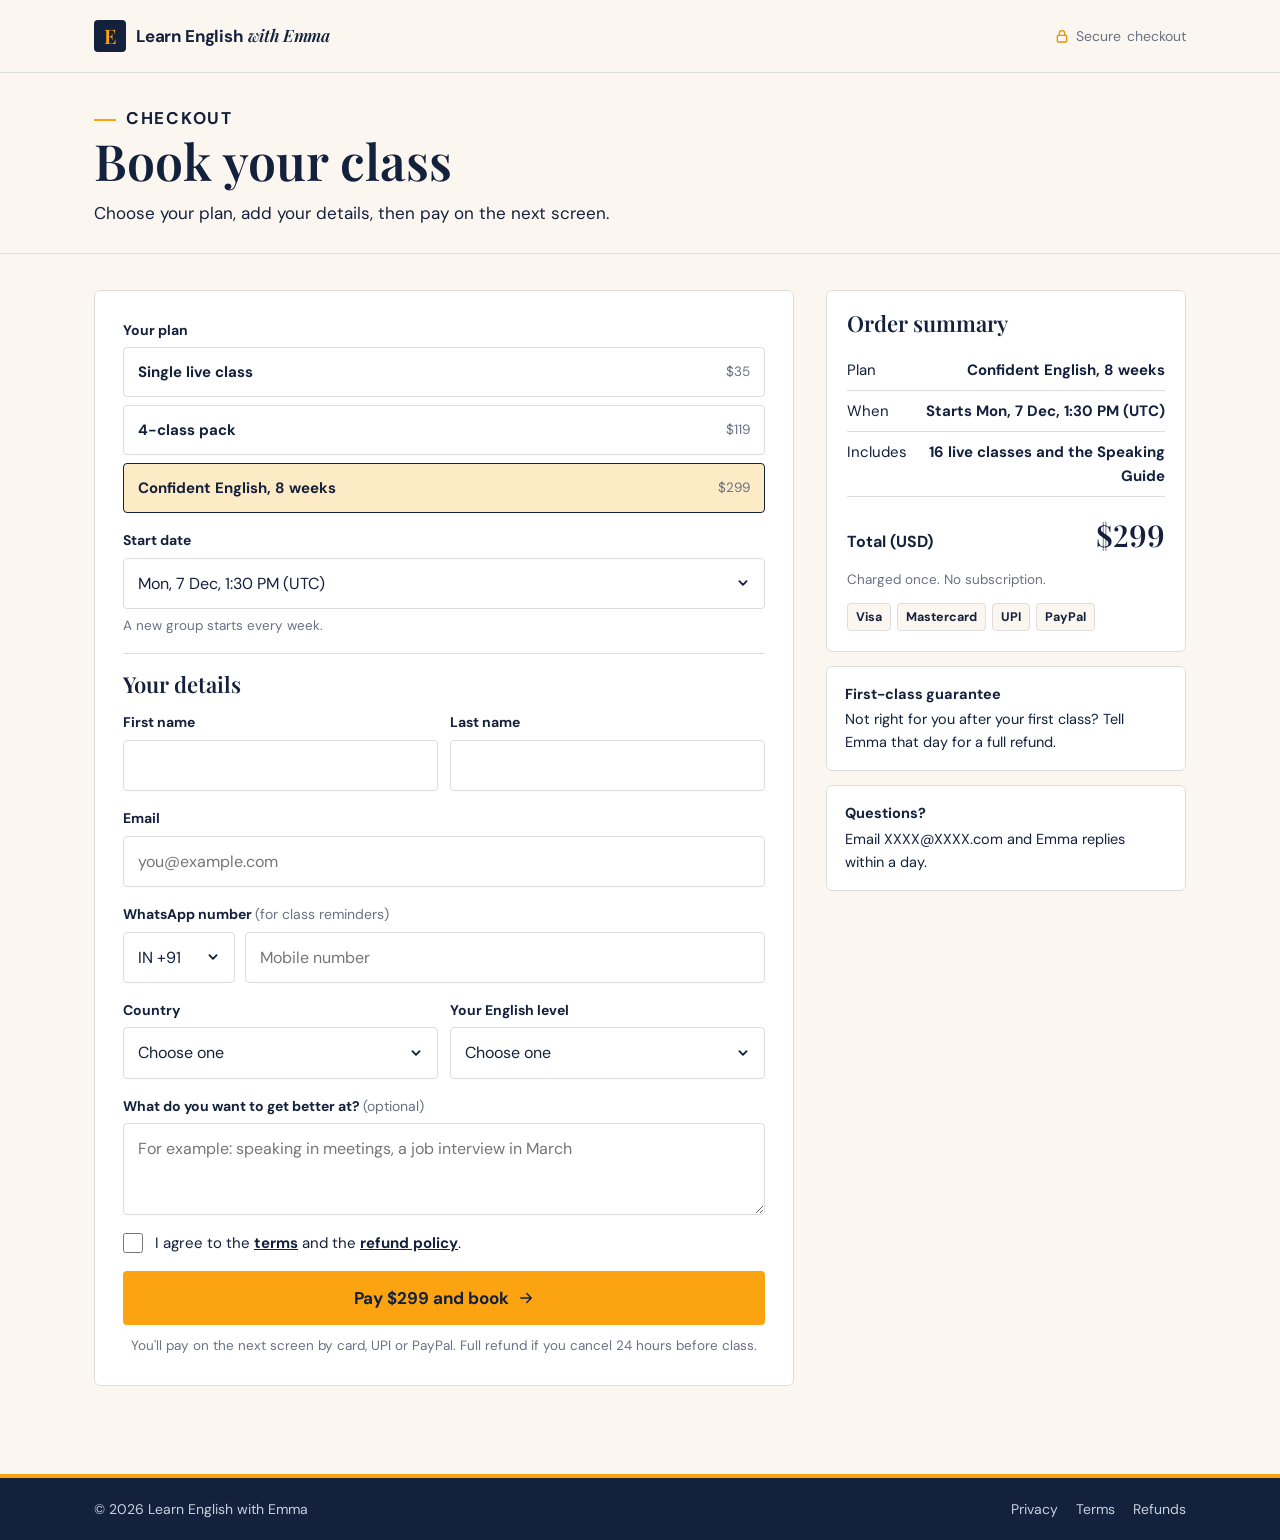
==== commit 9462453c: "Tie the attendee price to the free class, fix booking edge cases and layout" ====
--- a/checkout.html
+++ b/checkout.html
@@ -60,20 +60,23 @@
         <div class="plan-pick">
           <label class="choice"><input type="radio" name="plan" value="single"><span><b>Single live class</b><small>$35</small></span></label>
           <label class="choice"><input type="radio" name="plan" value="pack"><span><b>4-class pack</b><small>$119</small></span></label>
-          <label class="choice"><input type="radio" name="plan" value="course"><span><b>Confident English, 8 weeks</b><small data-course-price>$249</small></span></label>
+          <label class="choice"><input type="radio" name="plan" value="course"><span><b>Confident English, 8 weeks</b><small data-course-price>$299</small></span></label>
         </div>
         <p class="err"></p>
       </fieldset>
 
+      <p class="notice" data-class-note hidden>That class is full or has already started, so we picked the next one for you. You can change it below.</p>
       <div class="field" data-pick-class>
-        <label for="c-class">Choose your class</label>
+        <label for="c-class" data-class-label>Choose your class</label>
         <select class="select" id="c-class" name="classId"></select>
         <p class="hint fine">Times are shown in <span data-tz>your local time</span>.</p>
+        <p class="err"></p>
       </div>
       <div class="field" data-pick-start hidden>
         <label for="c-start">Start date</label>
         <select class="select" id="c-start" name="startDate"></select>
-        <p class="hint fine">A new group starts every Monday.</p>
+        <p class="hint fine">A new group starts every week.</p>
+        <p class="err"></p>
       </div>
 
       <h2 class="form-title">Your details</h2>
@@ -158,10 +161,10 @@
       <div class="summary">
         <h2>Order summary</h2>
         <div class="sum-row"><span>Plan</span><span data-sum-plan>Confident English, 8 weeks</span></div>
-        <div class="sum-row"><span>When</span><span data-sum-when>Starts Monday</span></div>
+        <div class="sum-row"><span>When</span><span data-sum-when>Next week</span></div>
         <div class="sum-row"><span>Includes</span><span data-sum-note>16 live classes and the Speaking Guide</span></div>
-        <div class="sum-row" data-sum-was><span>Attendee price</span><span>−$50</span></div>
-        <div class="sum-total"><span>Total (USD)</span><b data-sum-total>$249</b></div>
+        <div class="sum-row" data-sum-was hidden><span>Attendee price</span><span>−$50</span></div>
+        <div class="sum-total"><span>Total (USD)</span><b data-sum-total>$299</b></div>
         <p class="sum-note">Charged once. No subscription.</p>
         <p class="pay-methods" aria-label="Payment methods"><span>Visa</span><span>Mastercard</span><span>UPI</span><span>PayPal</span></p>
       </div>
--- a/assets/site.css
+++ b/assets/site.css
@@ -16,7 +16,7 @@
   --accent-100: #FDEBC6;
   --line: #DDDDDD;
   --white: #fff;
-  --text: #3A4256;
+  --text: #14213D;
   --muted: #6B7285;
   --on-navy: #C9CFDD;
   --sage: #2F7D5B;
@@ -32,7 +32,7 @@
 
 *, *::before, *::after { box-sizing: border-box; }
 html { -webkit-text-size-adjust: 100%; scroll-behavior: smooth; scroll-padding-top: calc(var(--header-h) + 12px); }
-body { display: flex; flex-direction: column; min-height: 100vh; min-height: 100svh; margin: 0; font-family: var(--sans); font-size: 16px; line-height: 1.6; color: var(--text); background: var(--bg); -webkit-font-smoothing: antialiased; }
+body { display: flex; flex-direction: column; min-height: 100vh; min-height: 100svh; margin: 0; font-family: var(--sans); font-size: 16px; line-height: 1.6; color: var(--text); background: var(--bg); -webkit-font-smoothing: antialiased; font-variant-numeric: lining-nums; }
 body > main { flex: 1 0 auto; }
 img, svg { display: block; max-width: 100%; }
 h1, h2, h3 { margin: 0 0 .5em; font-family: var(--serif); font-weight: 600; line-height: 1.15; color: var(--navy); text-wrap: balance; }
@@ -75,7 +75,8 @@
 .link-arrow { display: inline-flex; align-items: center; gap: 6px; font-weight: 700; text-decoration: none; border-bottom: 2px solid var(--accent); padding-bottom: 1px; }
 .link-arrow .ic { width: 16px; height: 16px; }
 
-.kicker { margin: 0 0 10px; font-size: 13px; font-weight: 700; letter-spacing: .1em; text-transform: uppercase; color: var(--accent-600); }
+.kicker { margin: 0 0 10px; font-size: 13px; font-weight: 700; letter-spacing: .1em; text-transform: uppercase; color: var(--navy); }
+.kicker::before { content: ""; display: inline-block; width: 22px; height: 2px; margin-right: 10px; vertical-align: middle; background: var(--accent); }
 .on-navy .kicker, .kicker.on-dark { color: var(--accent); }
 .fine { margin: 10px 0 0; font-size: 13.5px; color: var(--muted); }
 .ticks { display: grid; gap: 10px; }
@@ -96,9 +97,9 @@
 .mobile-nav { display: grid; padding: 4px 16px 18px; border-top: 1px solid var(--line); background: var(--bg); }
 .mobile-nav a:not(.btn) { padding: 12px 0; font-weight: 500; text-decoration: none; border-bottom: 1px solid var(--line); }
 .mobile-nav .btn { margin-top: 14px; }
-.nav-buy { min-height: 40px; padding: 8px 16px; font-size: 15px; }
+.nav-buy { min-height: 40px; padding: 8px 16px; font-size: 15px; white-space: nowrap; }
 .slim-note { display: inline-flex; align-items: center; gap: 6px; margin: 0; font-size: 14px; color: var(--muted); }
-.slim-note .ic { width: 16px; height: 16px; color: var(--sage); }
+.slim-note .ic { width: 16px; height: 16px; color: var(--accent-600); }
 
 /* sections */
 .section { padding: 56px 0; }
@@ -108,8 +109,8 @@
 .section-head { max-width: 680px; margin-bottom: 28px; }
 .section-head.center { margin-left: auto; margin-right: auto; text-align: center; }
 .section-head h2 { font-size: clamp(30px, 6vw, 44px); }
-.section-head p { margin: 0; font-size: 17px; color: var(--muted); }
-.section-navy .section-head p { color: var(--on-navy); }
+.section-head p:not(.kicker) { margin: 0; font-size: 17px; color: var(--muted); }
+.section-navy .section-head p:not(.kicker) { color: var(--on-navy); }
 
 /* hero */
 .hero { padding: 56px 0 52px; text-align: center; }
@@ -154,10 +155,10 @@
 .video-facade { position: absolute; inset: 0; width: 100%; height: 100%; padding: 0; border: 0; color: #fff; text-align: left; background: var(--navy); }
 .vf-img { position: absolute; inset: 0; width: 100%; height: 100%; object-fit: cover; }
 .video-facade::before { content: ""; position: absolute; inset: 0; background: linear-gradient(180deg, rgba(20, 33, 61, .2) 0%, rgba(20, 33, 61, .45) 50%, rgba(20, 33, 61, .92) 100%); }
-.vf-play { position: absolute; left: 50%; top: 50%; display: grid; place-items: center; width: 68px; height: 68px; margin: -34px 0 0 -34px; border-radius: 50%; background: var(--accent); color: var(--navy); transition: transform .2s; }
-.vf-play svg { width: 26px; height: 26px; margin-left: 3px; }
+.vf-play { position: absolute; left: 50%; top: 50%; display: grid; place-items: center; width: 56px; height: 56px; margin: -28px 0 0 -28px; border-radius: 50%; background: var(--accent); color: var(--navy); transition: transform .2s; }
+.vf-play svg { width: 22px; height: 22px; margin-left: 3px; }
 .video-facade:hover .vf-play { transform: scale(1.05); }
-.vf-title { position: absolute; left: 16px; right: 16px; bottom: 14px; font-family: var(--serif); font-size: 20px; font-weight: 600; line-height: 1.2; }
+.vf-title { position: absolute; left: 14px; right: 14px; bottom: 12px; font-family: var(--serif); font-size: 17px; font-weight: 600; line-height: 1.2; }
 .vf-title small { display: block; margin-bottom: 4px; font-family: var(--sans); font-size: 12px; font-weight: 700; letter-spacing: .1em; text-transform: uppercase; color: var(--accent); }
 .video-note { margin: 10px 0 0; font-size: 13.5px; color: var(--muted); }
 .video-note a { font-weight: 700; }
@@ -245,7 +246,8 @@
 .plan-price b { font-family: var(--serif); font-size: 42px; font-weight: 600; line-height: 1; color: var(--navy); }
 .plan-price s { margin-right: 6px; color: var(--muted); }
 .plan-per { margin: 0 0 16px; font-size: 14px; color: var(--muted); }
-.plan .ticks { flex: 1; margin-bottom: 22px; font-size: 15px; }
+.plan .ticks { flex: 1; align-content: start; margin-bottom: 22px; font-size: 15px; }
+.plan .fine { text-align: center; }
 .plan.featured { border: 2px solid var(--navy); }
 .plan-badge { align-self: flex-start; margin-bottom: 12px; padding: 3px 10px; border-radius: var(--radius); background: var(--accent); color: var(--navy); font-size: 12px; font-weight: 700; letter-spacing: .06em; text-transform: uppercase; }
 .plans-more { margin: 22px 0 0; text-align: center; }
@@ -258,7 +260,7 @@
 .fit-badge .ic { width: 16px; height: 16px; stroke-width: 3; }
 .yes .fit-badge { background: var(--accent); color: var(--navy); }
 .no .fit-badge { background: var(--red-100); color: var(--red); }
-.fit-card li { position: relative; padding: 8px 0 8px 20px; border-top: 1px solid #eee; }
+.fit-card li { position: relative; padding: 8px 0 8px 20px; border-top: 1px solid var(--line); }
 .fit-card li:first-child { border-top: 0; }
 .fit-card li::before { content: ""; position: absolute; left: 2px; top: 18px; width: 7px; height: 7px; border-radius: 50%; background: var(--navy); }
 
@@ -323,7 +325,7 @@
 .page-head { padding: 32px 0 26px; border-bottom: 1px solid var(--line); }
 .page-head h1 { margin-bottom: 10px; font-size: clamp(32px, 6vw, 50px); }
 .page-head p { max-width: 640px; margin: 0; font-size: 17px; }
-.layout-2 { display: grid; gap: 22px; align-items: start; padding: 26px 0 64px; }
+.layout-2 { display: grid; gap: 22px; align-items: start; padding-top: 26px; padding-bottom: 64px; }
 .side { display: grid; gap: 14px; }
 .side-card { padding: 22px 20px; border-radius: var(--card-radius); background: var(--navy); color: var(--on-navy); }
 .side-card h2, .side-card h3 { color: #fff; }
@@ -335,10 +337,11 @@
 .room-head { padding: 26px 0 18px; }
 .room-head h1 { margin-bottom: 8px; font-size: clamp(28px, 5vw, 42px); }
 .room-meta { display: flex; flex-wrap: wrap; gap: 6px 16px; margin: 0; font-size: 15px; color: var(--muted); }
-.room-meta span { display: inline-flex; align-items: center; gap: 6px; }
-.room-meta .ic { width: 16px; height: 16px; color: var(--accent-600); }
+.room-meta span { display: block; }
+.room-meta .ic { display: inline-block; width: 16px; height: 16px; margin-right: 6px; vertical-align: -3px; color: var(--accent-600); }
+.room-head .btn { margin-top: 16px; }
 .live-dot { display: inline-block; width: 8px; height: 8px; border-radius: 50%; background: var(--red); }
-.room-grid { display: grid; gap: 22px; padding-bottom: 64px; }
+.room-grid { display: grid; gap: 22px; align-items: start; padding-bottom: 64px; }
 .chapters { margin-top: 18px; border-top: 1px solid var(--line); }
 .chapters li { display: grid; grid-template-columns: 64px 1fr; gap: 10px; padding: 10px 0; border-bottom: 1px solid var(--line); font-size: 15px; }
 .chapters time { font-weight: 700; color: var(--navy); font-variant-numeric: tabular-nums; }
@@ -359,6 +362,7 @@
 .timer span { font-size: 12px; letter-spacing: .06em; text-transform: uppercase; }
 .timer-note { margin: 0; font-size: 13.5px; }
 .offer-box .fine { color: var(--on-navy); }
+.on-navy strong { color: #fff; }
 .offer-box .fine a { color: var(--accent); }
 
 /* offer page */
@@ -387,7 +391,7 @@
 /* checkout */
 .summary { padding: 20px; border: 1px solid var(--line); border-radius: var(--card-radius); background: #fff; }
 .summary h2 { margin-bottom: 14px; font-size: 22px; }
-.sum-row { display: flex; justify-content: space-between; gap: 12px; padding: 8px 0; border-bottom: 1px solid #eee; font-size: 15px; }
+.sum-row { display: flex; justify-content: space-between; gap: 12px; padding: 8px 0; border-bottom: 1px solid var(--line); font-size: 15px; }
 .sum-row span:last-child { font-weight: 700; color: var(--navy); text-align: right; }
 .sum-total { display: flex; justify-content: space-between; align-items: baseline; padding: 14px 0 4px; }
 .sum-total span { font-weight: 700; color: var(--navy); }
@@ -398,6 +402,7 @@
 .plan-pick { display: grid; gap: 8px; }
 .form-title { margin: 6px 0 14px; padding-top: 18px; border-top: 1px solid var(--line); font-size: 22px; }
 .hint.fine { margin-top: 6px; }
+.notice { margin: 0 0 16px; padding: 12px 14px; border-left: 3px solid var(--accent); border-radius: var(--radius); background: var(--accent-100); font-size: 14.5px; color: var(--navy); }
 .offer-timer { max-width: 520px; margin: 24px auto 0; text-align: center; }
 .offer-timer .timer { margin-bottom: 0; }
 .overlay { position: fixed; inset: 0; z-index: 200; display: grid; place-items: center; background: rgba(251, 247, 240, .95); }
@@ -407,7 +412,7 @@
 @keyframes spin { to { transform: rotate(360deg); } }
 
 /* confirmed */
-.done { padding: 36px 0 64px; }
+.done { padding-top: 36px; padding-bottom: 64px; }
 .done-head { max-width: 680px; }
 .done-head h1 { font-size: clamp(34px, 7vw, 56px); }
 .done-head h1 em { font-style: italic; }
@@ -434,6 +439,7 @@
 
 /* legal */
 .legal { max-width: 760px; padding: 36px 0 64px; }
+.legal .btn { margin-top: 12px; }
 .legal h1 { font-size: clamp(32px, 6vw, 48px); }
 .legal h2 { margin-top: 32px; font-size: 26px; }
 .legal ul { list-style: disc; padding-left: 22px; margin-bottom: 1em; }
@@ -441,6 +447,7 @@
 
 @media (max-width: 479px) {
   .hide-sm { display: none !important; }
+  .vf-title small { display: none; }
 }
 @media (max-width: 359px) {
   .hide-xs { display: none !important; }
@@ -450,6 +457,11 @@
 /* ============ Larger screens ============ */
 @media (min-width: 640px) {
   .wrap { padding-left: 24px; padding-right: 24px; }
+  .mobile-nav { padding-left: 24px; padding-right: 24px; }
+  .mobile-cta { padding-left: 24px; padding-right: 24px; }
+  .vf-play { width: 68px; height: 68px; margin: -34px 0 0 -34px; }
+  .vf-play svg { width: 26px; height: 26px; }
+  .vf-title { left: 18px; right: 18px; bottom: 16px; font-size: 20px; }
   .row-2 { grid-template-columns: 1fr 1fr; }
   .facts { grid-template-columns: repeat(4, 1fr); }
   .fact { border-top: 0; text-align: center; }
@@ -490,7 +502,7 @@
   .faq-wrap .section-head { position: sticky; top: calc(var(--header-h) + 24px); }
   .cta-band { padding: 80px 0; }
   .footer-grid { grid-template-columns: 1.4fr 1fr 1fr 1.2fr; gap: 32px; }
-  .layout-2 { grid-template-columns: minmax(0, 1fr) 360px; gap: 32px; padding: 36px 0 88px; }
+  .layout-2 { grid-template-columns: minmax(0, 1fr) 360px; gap: 32px; padding-top: 36px; padding-bottom: 88px; }
   .side { position: sticky; top: calc(var(--header-h) + 20px); }
   .room-grid { grid-template-columns: minmax(0, 1fr) 360px; gap: 32px; }
   .room-grid .offer-box { position: sticky; top: calc(var(--header-h) + 20px); }
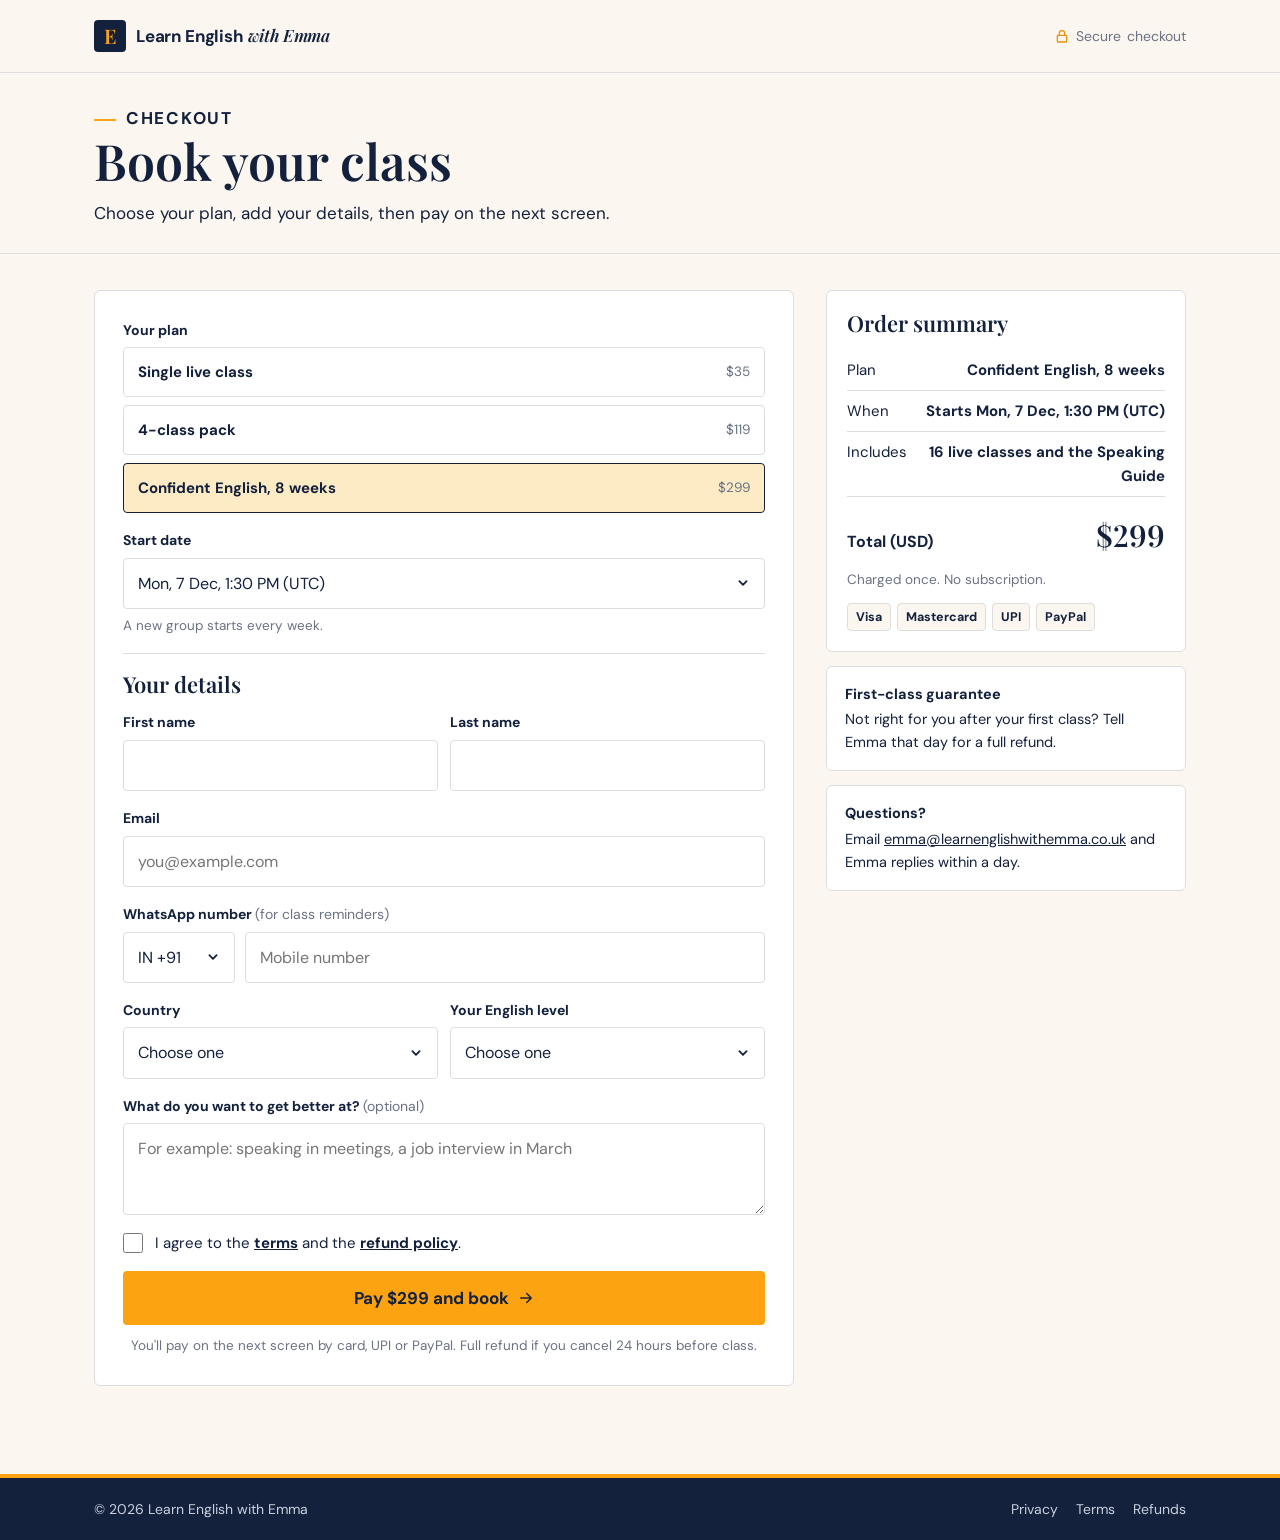
==== commit c26cbc3a: "Replace XXXX placeholders with realistic fictional contact details Email emma@learnenglishwithemma.c" ====
--- a/checkout.html
+++ b/checkout.html
@@ -9,7 +9,7 @@
 <meta name="theme-color" content="#14213D">
 <link rel="icon" href="assets/img/favicon.svg" type="image/svg+xml">
 <link rel="preload" href="assets/fonts/dm-sans-latin-400-normal.woff2" as="font" type="font/woff2" crossorigin>
-<link rel="stylesheet" href="assets/site.css">
+<link rel="stylesheet" href="assets/site.css?v=3">
 </head>
 <body data-page="checkout">
 <svg width="0" height="0" style="position:absolute" aria-hidden="true" focusable="false">
@@ -169,7 +169,7 @@
         <p class="pay-methods" aria-label="Payment methods"><span>Visa</span><span>Mastercard</span><span>UPI</span><span>PayPal</span></p>
       </div>
       <div class="side-note"><strong>First-class guarantee</strong>Not right for you after your first class? Tell Emma that day for a full refund.</div>
-      <div class="side-note"><strong>Questions?</strong>Email XXXX@XXXX.com and Emma replies within a day.</div>
+      <div class="side-note"><strong>Questions?</strong>Email <a href="mailto:emma@learnenglishwithemma.co.uk">emma@learnenglishwithemma.co.uk</a> and Emma replies within a day.</div>
     </aside>
   </div>
 </main>
@@ -185,6 +185,6 @@
   </div>
 </footer>
 
-<script src="assets/site.js" defer></script>
+<script src="assets/site.js?v=4" defer></script>
 </body>
 </html>
--- a/assets/site.css
+++ b/assets/site.css
@@ -121,6 +121,19 @@
 .hero-meta { display: flex; flex-wrap: wrap; justify-content: center; gap: 6px 18px; margin: 18px 0 0; font-size: 14.5px; color: var(--muted); }
 .hero-meta span { display: inline-flex; align-items: center; gap: 6px; }
 .hero-meta .ic { width: 16px; height: 16px; color: var(--accent-600); }
+
+/* hero video */
+.hero.has-video { position: relative; overflow: hidden; color: var(--on-navy); background: var(--navy); }
+.hero.has-video .hero-video { position: absolute; inset: 0; width: 100%; height: 100%; object-fit: cover; object-position: 30% 30%; }
+.hero.has-video::before { content: ""; position: absolute; inset: 0; z-index: 1; background: linear-gradient(90deg, rgba(20,33,61,.45) 0%, rgba(20,33,61,.72) 40%, rgba(20,33,61,.78) 100%); }
+.hero.has-video .wrap { position: relative; z-index: 2; }
+.hero.has-video h1, .hero.has-video h1 em { color: #fff; }
+.hero.has-video h1 em { background: linear-gradient(transparent 62%, rgba(252,163,17,.45) 62%); }
+.hero.has-video .kicker { color: #fff; }
+.hero.has-video .lead { color: #E4E8F1; }
+.hero.has-video .hero-meta, .hero.has-video .hero-meta strong { color: #E4E8F1; }
+.hero.has-video .hero-meta .ic { color: var(--accent); }
+@media (prefers-reduced-motion: reduce) { .hero.has-video .hero-video { display: none; } .hero.has-video { background: var(--navy) url("video/emma-hero.jpg") 30% 30% / cover no-repeat; } }
 
 /* testimonial strip */
 .quote-strip { background: var(--navy); color: #fff; }
